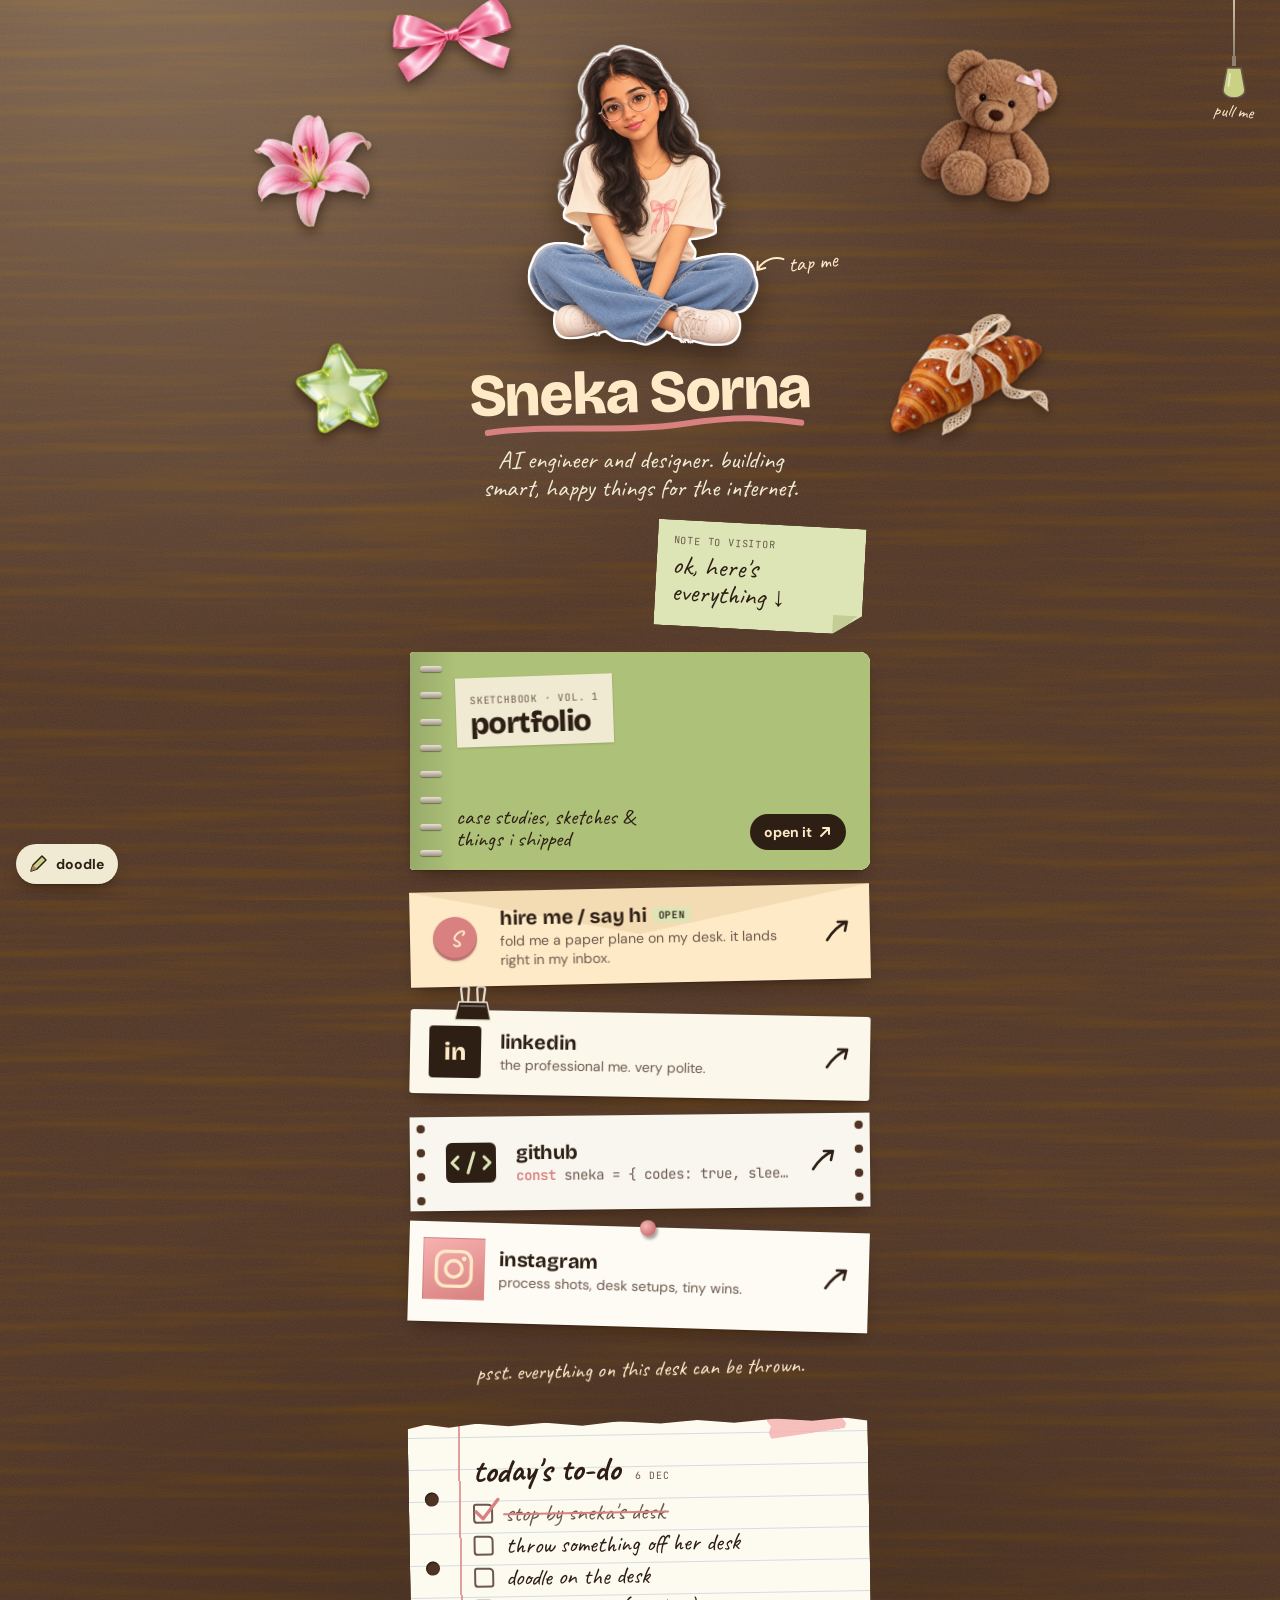
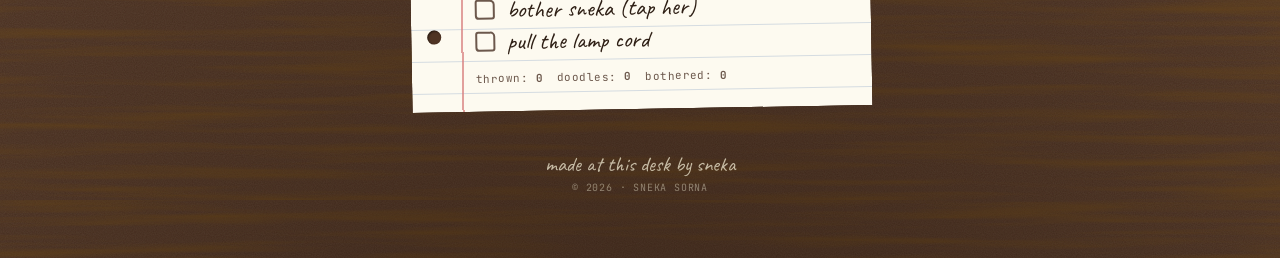
==== index.html @ c1eeb583 "Sneka's Portfolio" ====
<!doctype html>
<html lang="en">
<head>
  <meta charset="utf-8">
  <meta name="viewport" content="width=device-width,initial-scale=1,viewport-fit=cover">
  <title>Sneka's Desk</title>
  <meta name="description" content="Sneka Sorna: AI engineer and designer in Chennai. Portfolio, contact, LinkedIn, GitHub and more, all on one desk.">
  <meta property="og:title" content="Sneka's Desk">
  <meta property="og:description" content="Sneka Sorna: AI engineer and designer in Chennai. Portfolio, contact, LinkedIn, GitHub and more, all on one desk.">
  <meta property="og:type" content="website">
  <link rel="icon" type="image/webp" href="img/avatar-happy.webp">
  <link rel="preconnect" href="https://fonts.googleapis.com">
  <link rel="preconnect" href="https://fonts.gstatic.com" crossorigin>
  <link rel="stylesheet" href="https://fonts.googleapis.com/css2?family=Bricolage+Grotesque:opsz,wght@12..96,700;12..96,800&family=Caveat:wght@500;700&family=DM+Sans:opsz,wght@9..40,400;9..40,500;9..40,700&family=JetBrains+Mono:wght@400;600&display=swap">
  <link rel="stylesheet" href="style.css">
</head>
<body>

<div id="desk">
  <div id="play" aria-hidden="true"></div>

  <main id="col">
    <header class="hero" id="hero">
      <div class="sheet me">
        <button class="avatar" id="avatar" type="button" aria-label="Tap Sneka's avatar to hear a thought">
          <img id="avImg" src="img/avatar-happy.webp" alt="Illustrated Sneka sitting cross-legged, smiling" width="640" height="764" draggable="false">
        </button>
      </div>
      <p class="tapme" id="tapme" aria-hidden="true">
        <svg viewBox="0 0 34 24"><path d="M32 6 C24 2, 12 4, 5 14 M5 14 l1 -8 M5 14 l8 -1" stroke="currentColor" stroke-width="2" fill="none" stroke-linecap="round"/></svg>tap me
      </p>
      <div class="thought" id="thought" role="status" aria-live="polite"></div>
      <div class="burst" id="burst" aria-hidden="true"></div>

      <h1 class="name">Sneka Sorna
        <svg class="ul" viewBox="0 0 400 18" preserveAspectRatio="none" aria-hidden="true"><path d="M4 12 C80 4, 170 16, 250 8 S 360 6, 396 10" stroke="#d88180" stroke-width="6" fill="none" stroke-linecap="round"/></svg>
      </h1>
      <p class="bio">AI engineer and designer. building smart, happy things for the internet.</p>
    </header>

    <div class="sticky" aria-hidden="true"><small>note to visitor</small>ok, here's everything ↓</div>

    <nav class="links" id="links" aria-label="Links">
      <a class="paper book" href="portfolio/index.html" style="--i:0">
        <div class="book-in">
          <div class="page" aria-hidden="true">
            <h4>selected work</h4>
            <div class="thumb"><img src="portfolio/img/projects/transcriber-final.webp" alt="" loading="lazy"><span>transcriber</span></div>
            <div class="thumb"><img src="portfolio/img/projects/shehealth-final.webp" alt="" loading="lazy"><span>shehealth</span></div>
          </div>
          <div class="cover">
            <div class="lbl"><span>sketchbook · vol. 1</span><b>portfolio</b></div>
            <div class="row">
              <span class="note">case studies, sketches &amp; things i shipped</span>
              <span class="pill">open it
                <svg width="14" height="14" viewBox="0 0 14 14" aria-hidden="true"><path d="M3 11 L11 3 M5 3 h6 v6" stroke="currentColor" stroke-width="2" fill="none" stroke-linecap="round" stroke-linejoin="round"/></svg>
              </span>
            </div>
          </div>
          <div class="rings" aria-hidden="true"><i></i><i></i><i></i><i></i><i></i><i></i><i></i><i></i></div>
        </div>
      </a>

      <a class="paper env" href="portfolio/index.html#contact" style="--r:-1.2deg; --i:1">
        <div class="vis"><span class="seal" aria-hidden="true">S</span></div>
        <div class="t">
          <h3><span class="hl">hire me / say hi</span><span class="tag">open</span></h3>
          <p>fold me a paper plane on my desk. it lands right in my inbox.</p>
        </div>
        <svg class="go" viewBox="0 0 34 34" aria-hidden="true"><path d="M7 26 C12 18, 18 12, 27 8 M27 8 l-9 0 M27 8 l-2 9" stroke="currentColor" stroke-width="2.6" fill="none" stroke-linecap="round" stroke-linejoin="round"/></svg>
      </a>

      <a class="paper card" href="https://www.linkedin.com/in/snekasornaps" target="_blank" rel="noopener" style="--r:1deg; --i:2">
        <svg class="clip" viewBox="0 0 44 38" aria-hidden="true"><path d="M12 21 L10 5 Q10 2.5 12.5 2.5 H15.5 Q18 2.5 17.8 5 L17 21 M27 21 L26.2 5 Q26 2.5 28.5 2.5 H31.5 Q34 2.5 34 5 L32 21" stroke="#e4ddd3" stroke-width="2.2" fill="none" stroke-linecap="round" stroke-linejoin="round"/><path d="M4 36 L8 18 h28 l4 18 z" fill="#2e1f15" stroke="#f0ead2" stroke-width="1.4" stroke-linejoin="round"/><path d="M10 22 h24" stroke="#fff" stroke-opacity=".28" stroke-width="2" stroke-linecap="round"/></svg>
        <div class="vis">in</div>
        <div class="t"><h3><span class="hl">linkedin</span></h3><p>the professional me. very polite.</p></div>
        <svg class="go" viewBox="0 0 34 34" aria-hidden="true"><path d="M7 26 C12 18, 18 12, 27 8 M27 8 l-9 0 M27 8 l-2 9" stroke="currentColor" stroke-width="2.6" fill="none" stroke-linecap="round" stroke-linejoin="round"/></svg>
      </a>

      <a class="paper strip" href="https://github.com/sneka-06" target="_blank" rel="noopener" style="--r:-.6deg; --i:3">
        <div class="vis"><svg viewBox="0 0 62 62" aria-hidden="true"><rect x="6" y="10" width="50" height="40" rx="6" fill="#2e1f15"/><path d="M18 24 l-6 6 l6 6 M44 24 l6 6 l-6 6 M34 20 l-6 20" stroke="#dde5b6" stroke-width="3" fill="none" stroke-linecap="round" stroke-linejoin="round"/></svg></div>
        <div class="t"><h3><span class="hl">github</span></h3><p class="code"><b>const</b> sneka = { codes: true, sleeps: "sometimes" }<span class="caret"></span></p></div>
        <svg class="go" viewBox="0 0 34 34" aria-hidden="true"><path d="M7 26 C12 18, 18 12, 27 8 M27 8 l-9 0 M27 8 l-2 9" stroke="currentColor" stroke-width="2.6" fill="none" stroke-linecap="round" stroke-linejoin="round"/></svg>
      </a>

      <a class="paper pola" href="https://www.instagram.com/__.snekaa.__" target="_blank" rel="noopener" style="--r:1.6deg; --i:4">
        <span class="pin" aria-hidden="true"></span>
        <div class="vis"><svg viewBox="0 0 62 62" aria-hidden="true"><rect x="13" y="13" width="36" height="36" rx="10" stroke="#feeac7" stroke-width="3.5" fill="none"/><circle cx="31" cy="31" r="8.5" stroke="#feeac7" stroke-width="3.5" fill="none"/><circle cx="41.5" cy="20.5" r="2.4" fill="#feeac7"/></svg></div>
        <div class="t"><h3><span class="hl">instagram</span></h3><p>process shots, desk setups, tiny wins.</p></div>
        <svg class="go" viewBox="0 0 34 34" aria-hidden="true"><path d="M7 26 C12 18, 18 12, 27 8 M27 8 l-9 0 M27 8 l-2 9" stroke="currentColor" stroke-width="2.6" fill="none" stroke-linecap="round" stroke-linejoin="round"/></svg>
      </a>

      <!-- hidden until the Dribbble profile is live: remove "hidden" to bring the card back -->
      <a class="paper idx" hidden href="https://dribbble.com/snekasornaps" target="_blank" rel="noopener" style="--r:-1deg; --i:5">
        <div class="vis"><svg viewBox="0 0 62 62" aria-hidden="true"><circle cx="31" cy="31" r="21" fill="#f7b1b0" stroke="#2e1f15" stroke-width="2.5"/><path d="M14 22 C26 26, 40 24, 49 18 M12 36 C26 30, 40 34, 46 46 M22 12 C30 22, 38 36, 38 51" stroke="#2e1f15" stroke-width="2.2" fill="none"/></svg></div>
        <div class="t"><h3><span class="hl">dribbble</span><span class="tag">wip</span></h3><p>ui shots and little experiments.</p></div>
        <svg class="go" viewBox="0 0 34 34" aria-hidden="true"><path d="M7 26 C12 18, 18 12, 27 8 M27 8 l-9 0 M27 8 l-2 9" stroke="currentColor" stroke-width="2.6" fill="none" stroke-linecap="round" stroke-linejoin="round"/></svg>
      </a>
    </nav>

    <p class="hint">psst. everything on this desk can be thrown.</p>

    <section class="todo" id="todo" aria-label="Visitor to-do list">
      <span class="tape" aria-hidden="true"></span>
      <div class="holes" aria-hidden="true"><i></i><i></i><i></i></div>
      <h2>today's to-do <small id="date"></small></h2>
      <ul>
        <li data-k="visit" class="done"><span class="box"><svg viewBox="0 0 30 30"><path d="M5 16 L12 23 L27 4" stroke="#d88180" stroke-width="3.4" fill="none" stroke-linecap="round" stroke-linejoin="round"/></svg></span><span class="lbl">stop by sneka's desk</span></li>
        <li data-k="throw"><span class="box"><svg viewBox="0 0 30 30"><path d="M5 16 L12 23 L27 4" stroke="#d88180" stroke-width="3.4" fill="none" stroke-linecap="round" stroke-linejoin="round"/></svg></span><span class="lbl">throw something off her desk</span></li>
        <li data-k="doodle"><span class="box"><svg viewBox="0 0 30 30"><path d="M5 16 L12 23 L27 4" stroke="#d88180" stroke-width="3.4" fill="none" stroke-linecap="round" stroke-linejoin="round"/></svg></span><span class="lbl">doodle on the desk</span></li>
        <li data-k="avatar"><span class="box"><svg viewBox="0 0 30 30"><path d="M5 16 L12 23 L27 4" stroke="#d88180" stroke-width="3.4" fill="none" stroke-linecap="round" stroke-linejoin="round"/></svg></span><span class="lbl">bother sneka (tap her)</span></li>
        <li data-k="lamp"><span class="box"><svg viewBox="0 0 30 30"><path d="M5 16 L12 23 L27 4" stroke="#d88180" stroke-width="3.4" fill="none" stroke-linecap="round" stroke-linejoin="round"/></svg></span><span class="lbl">pull the lamp cord</span></li>
      </ul>
      <p class="tally"><span>thrown: <b id="cThrow">0</b></span><span>doodles: <b id="cDoodle">0</b></span><span>bothered: <b id="cAvatar">0</b></span></p>
      <div class="stamp" id="stamp" aria-hidden="true">certified<br>desk menace<small id="stampDate"></small></div>
    </section>

    <footer id="foot">made at this desk by sneka<span>© 2026 · sneka sorna</span></footer>
  </main>
</div>

<canvas id="ink" aria-hidden="true"></canvas>
<div id="night" aria-hidden="true"></div>

<div class="lamp" id="lamp">
  <span class="cord"></span>
  <button type="button" id="lampBtn" aria-label="Pull the lamp cord to switch day and night" aria-pressed="false">
    <svg viewBox="0 0 30 42" aria-hidden="true"><rect x="13" y="0" width="4" height="10" fill="#8f8170"/><path d="M8 12 h14 l4 22 a11 8 0 0 1 -22 0 z" fill="#cad182" stroke="#6c584c" stroke-width="1.5"/><path d="M11 18 l-1.5 12" stroke="#fff" stroke-opacity=".5" stroke-width="2" stroke-linecap="round"/></svg>
  </button>
  <span class="lbl">pull me</span>
</div>

<button class="tool" id="doodleBtn" type="button" aria-pressed="false">
  <svg viewBox="0 0 20 20" aria-hidden="true"><path d="M3 17 l2 -6 l9 -9 l4 4 l-9 9 z" fill="#cad182" stroke="#2e1f15" stroke-width="1.5" stroke-linejoin="round"/><path d="M3 17 l2 -6 l4 4 z" fill="#a98467"/></svg>
  <span id="doodleLbl">doodle</span>
</button>

<div class="toast" id="toast" role="status" aria-live="polite"></div>

<script>
(() => {
  const $ = s => document.querySelector(s);
  const reduce = matchMedia('(prefers-reduced-motion: reduce)').matches;
  const rand = (a, b) => a + Math.random() * (b - a);

  /* ---------- toast ---------- */
  const toastEl = $('#toast'); let toastT;
  const toast = msg => { toastEl.textContent = msg; toastEl.classList.add('show'); clearTimeout(toastT); toastT = setTimeout(() => toastEl.classList.remove('show'), 2200); };

  /* ---------- to-do ---------- */
  const counts = { throw: 0, doodle: 0, avatar: 0 };
  const done = new Set(['visit']);
  const d = new Date();
  $('#date').textContent = d.toLocaleDateString('en-GB', { day: 'numeric', month: 'short' });
  $('#stampDate').textContent = d.toLocaleDateString('en-GB', { day: '2-digit', month: '2-digit', year: 'numeric' });
  function tick(k) {
    if (counts[k] !== undefined) { counts[k]++; const el = $('#c' + k[0].toUpperCase() + k.slice(1)); if (el) el.textContent = counts[k]; }
    if (done.has(k)) return;
    done.add(k);
    const li = document.querySelector(`.todo li[data-k="${k}"]`); if (li) li.classList.add('done');
    if (done.size === 5) setTimeout(() => { $('#stamp').classList.add('on'); toast('all done. you are officially a desk menace.'); navigator.vibrate?.([10, 40, 20]); }, 650);
  }

  /* ---------- avatar ---------- */
  const faces = ['wow', 'think', 'happy', 'happy', 'wow', 'happy', 'think', 'happy'];
  ['happy', 'think', 'wow'].forEach(k => { const i = new Image(); i.src = `img/avatar-${k}.webp`; });
  const lines = ['Hey, you! Yes, you. 👀', 'Wait… I have an idea!', "Let's make something cool today.", 'Tiny steps, big dreams. ✨', 'Oops, I did it again!', 'Currently running on coffee ☕', 'What if we tried something different?', 'Stay a little curious, okay? 💛'];
  let li = 0, thoughtT;
  const avatar = $('#avatar'), thought = $('#thought'), burst = $('#burst');
  // the bubble lives on the desk's top layer so thrown objects can never cover it
  $('#desk').appendChild(thought);
  function placeThought() {
    const ar = avatar.getBoundingClientRect(), dr = $('#desk').getBoundingClientRect(), w = thought.offsetWidth;
    const small = innerWidth < 900;
    const h = thought.offsetHeight;
    // keep clear of the face: beside the head on wide screens, above the head on phones
    const x = small ? Math.min(dr.width - w - 10, ar.left - dr.left + ar.width / 2 + 6) : ar.right - dr.left - 24;
    const y = small ? Math.max(6, ar.top - dr.top - h - 14) : ar.top - dr.top - 18;
    thought.style.left = Math.max(10, x) + 'px'; thought.style.top = y + 'px';
  }
  addEventListener('resize', () => { if (thought.classList.contains('show')) placeThought(); });
  const doodles = [
    c => `<path d="M0 -9 L2.6 -2.6 L9 0 L2.6 2.6 L0 9 L-2.6 2.6 L-9 0 L-2.6 -2.6 Z" fill="none" stroke="${c}" stroke-width="2" stroke-linejoin="round"/>`,
    c => `<path d="M0 7 C-10 0, -7 -9, 0 -4 C7 -9, 10 0, 0 7 Z" fill="${c}"/>`,
    c => `<path d="M0 0 c3 -2 5 2 2 5 c-4 3 -9 -2 -6 -7 c4 -6 13 -3 12 4" fill="none" stroke="${c}" stroke-width="2" stroke-linecap="round"/>`,
    c => `<path d="M-4 6 h8 M-3 9 h6 M-5 3 C-10 -2, -6 -10, 0 -10 C6 -10, 10 -2, 5 3 Z" fill="none" stroke="${c}" stroke-width="2" stroke-linecap="round" stroke-linejoin="round"/>`,
    c => `<path d="M-8 0 h16 M0 -8 v16" stroke="${c}" stroke-width="2.4" stroke-linecap="round"/>`
  ];
  const cols = ['#d88180', '#feeac7', '#dde5b6', '#f7b1b0', '#cad182'];
  avatar.addEventListener('click', () => {
    const n = li++ % lines.length;
    thought.textContent = lines[n]; $('#avImg').src = `img/avatar-${faces[n]}.webp`;
    placeThought(); thought.classList.add('show'); clearTimeout(thoughtT); thoughtT = setTimeout(() => { thought.classList.remove('show'); $('#avImg').src = 'img/avatar-happy.webp'; }, 2800);
    $('#tapme').classList.add('gone');
    tick('avatar'); navigator.vibrate?.(8);
    if (reduce) return;
    avatar.animate([{ transform: 'scale(1,1)' }, { transform: 'scale(1.07,.9) translateY(6px)' }, { transform: 'scale(.96,1.06) translateY(-4px)' }, { transform: 'scale(1,1)' }], { duration: 480, easing: 'cubic-bezier(.3,.7,.4,1)' });
    for (let i = 0; i < 9; i++) {
      const s = document.createElementNS('http://www.w3.org/2000/svg', 'svg');
      s.setAttribute('width', 1); s.setAttribute('height', 1);
      s.innerHTML = doodles[i % doodles.length](cols[(i + li) % cols.length]);
      burst.appendChild(s);
      const ang = rand(-Math.PI * .95, -Math.PI * .05), dist = rand(80, 150), sc = rand(1, 1.8);
      s.animate([
        { transform: `translate(0,0) scale(.3) rotate(0deg)`, opacity: 1 },
        { transform: `translate(${Math.cos(ang) * dist}px, ${Math.sin(ang) * dist}px) scale(${sc}) rotate(${rand(-200, 200)}deg)`, opacity: 1, offset: .65 },
        { transform: `translate(${Math.cos(ang) * dist * 1.1}px, ${Math.sin(ang) * dist + 40}px) scale(${sc * .8}) rotate(${rand(-260, 260)}deg)`, opacity: 0 }
      ], { duration: rand(800, 1100), delay: i * 22, easing: 'cubic-bezier(.2,.8,.3,1)', fill: 'both' }).onfinish = () => s.remove();
    }
  });

  /* ---------- desk objects (custom physics) ---------- */
  const SVG = {
    croissant: `<img src="img/croissant.webp" alt="" draggable="false">`,
    bow: `<img src="img/bow.webp" alt="" draggable="false">`,
    star: `<img src="img/star.webp" alt="" draggable="false">`,
    lily: `<img src="img/lily.webp" alt="" draggable="false">`,
    teddy: `<img src="img/teddy.webp" alt="" draggable="false">`
  };
  // fr = friction per frame (lower = heavier), b = bounce.
  // d / m = [x, y, rotation]: the object's centre, measured from the avatar's centre in avatar-widths (desktop / phone).
  const OBJ = [
    { id: 'teddy', w: 130, h: 148, fr: .9, b: .35, say: 'my desk buddy 🧸', d: [1.4, -.28, 6], m: [-.66, -.14, -6] },
    { id: 'croissant', w: 160, h: 113, fr: .92, b: .4, say: 'fancy croissant, fancy day 🥐', d: [1.3, .72, -8], m: [.62, .3, -8] },
    { id: 'lily', w: 120, h: 111, fr: .95, b: .5, say: 'lilies make everything prettier', d: [-1.3, -.1, -10], m: [.66, -.2, -10] },
    { id: 'bow', w: 120, h: 71, fr: .96, b: .6, say: "everything's better with a bow 🎀", d: [-.75, -.62, -8], m: [-.58, -.84, -8] },
    { id: 'star', w: 90, h: 91, fr: .95, b: .7, say: "you're doing great ⭐", d: [-1.2, .78, 12], m: [.22, -.88, 12] }
  ];

  const desk = $('#desk'), play = $('#play'), avatarEl = $('#avatar');
  let W = 0, H = 0, mobile = false, sc = 1, z = 31, raf = 0, last = 0;
  const S = OBJ.map(o => {
    const el = document.createElement('div');
    el.className = 'obj';
    el.innerHTML = SVG[o.id] + `<span class="say">${o.say}</span>`;
    play.appendChild(el);
    return { o, el, w: o.w, h: o.h, x: 0, y: 0, a: 0, vx: 0, vy: 0, va: 0, s: 1, moved: false, drag: false, boop: 0 };
  });

  function home(st) {
    const ar = avatarEl.getBoundingClientRect(), dr = desk.getBoundingClientRect();
    const A = ar.width, cx = ar.left - dr.left + A / 2, cy = ar.top - dr.top + ar.height / 2;
    const [fx, fy, r] = mobile ? st.o.m : st.o.d;
    st.a = r; st.x = cx + fx * A - st.w / 2; st.y = cy + fy * A - st.h / 2;
  }
  const clamp = st => {
    st.x = Math.min(W - st.w * .55, Math.max(-st.w * .45, st.x));
    st.y = Math.min(H - st.h * .6, Math.max(0, st.y));
  };
  const paint = st => { st.el.style.transform = `translate3d(${st.x}px,${st.y}px,0) rotate(${st.a}deg) scale(${st.s})`; };

  function layout() {
    W = desk.offsetWidth; H = desk.offsetHeight;
    mobile = W < 900; sc = !mobile ? 1 : W < 600 ? .55 : .72;
    S.forEach(st => {
      st.w = st.o.w * sc; st.h = st.o.h * sc;
      st.el.style.width = st.w + 'px'; st.el.style.height = st.h + 'px';
      if (!st.moved) home(st);
      clamp(st); paint(st);
    });
  }
  $('#avImg').addEventListener('load', layout);

  function step(t) {
    const k = Math.min(2.5, (t - (last || t - 16.7)) / 16.7); last = t;
    let busy = false;
    S.forEach(st => {
      const target = st.drag ? 1.08 : 1 + st.boop;
      st.s += (target - st.s) * Math.min(1, .3 * k);
      st.boop *= Math.pow(.8, k);
      if (Math.abs(target - st.s) > .002 || st.boop > .002) busy = true;
      if (st.drag) { busy = true; paint(st); return; }
      const o = st.o;
      st.x += st.vx * k; st.y += st.vy * k; st.a += st.va * k;
      const f = Math.pow(o.fr, k);
      st.vx *= f; st.vy *= f; st.va *= Math.pow(.9, k);
      const minX = -st.w * .45, maxX = W - st.w * .55, maxY = H - st.h * .6;
      if (st.x < minX) { st.x = minX; st.vx = Math.abs(st.vx) * o.b; st.va += st.vy * .3; }
      if (st.x > maxX) { st.x = maxX; st.vx = -Math.abs(st.vx) * o.b; st.va -= st.vy * .3; }
      if (st.y < 0) { st.y = 0; st.vy = Math.abs(st.vy) * o.b; st.va -= st.vx * .3; }
      if (st.y > maxY) { st.y = maxY; st.vy = -Math.abs(st.vy) * o.b; st.va += st.vx * .3; }
      if (Math.abs(st.vx) > .05 || Math.abs(st.vy) > .05 || Math.abs(st.va) > .05) busy = true;
      paint(st);
    });
    raf = busy ? requestAnimationFrame(step) : 0;
    if (!busy) last = 0;
  }
  const kick = () => { if (!raf) raf = requestAnimationFrame(step); };

  S.forEach(st => {
    const el = st.el; let pid = -1, ox = 0, oy = 0, sx = 0, sy = 0, t0 = 0, moved = 0, hist = [], sayT;
    const pos = e => { const r = desk.getBoundingClientRect(); return { x: e.clientX - r.left, y: e.clientY - r.top, t: e.timeStamp }; };
    const talk = () => { el.classList.add('talk'); clearTimeout(sayT); sayT = setTimeout(() => el.classList.remove('talk'), 1700); };
    el.addEventListener('pointerdown', e => {
      if (pid !== -1) return;
      e.preventDefault(); pid = e.pointerId; el.setPointerCapture(pid);
      const p = pos(e); ox = p.x - st.x; oy = p.y - st.y; sx = p.x; sy = p.y; t0 = e.timeStamp; moved = 0; hist = [p];
      st.drag = true; st.vx = st.vy = 0; el.style.zIndex = ++z; el.classList.add('drag'); kick();
    });
    el.addEventListener('pointermove', e => {
      if (e.pointerId !== pid) return;
      const p = pos(e); moved = Math.max(moved, Math.hypot(p.x - sx, p.y - sy));
      const nx = p.x - ox, ny = p.y - oy;
      st.a += Math.max(-1.6, Math.min(1.6, (nx - st.x) * .14));
      st.x = nx; st.y = ny; clamp(st);
      hist.push(p); while (hist.length > 2 && p.t - hist[0].t > 90) hist.shift();
    });
    const up = e => {
      if (e.pointerId !== pid) return;
      pid = -1; st.drag = false; el.classList.remove('drag');
      if (moved < 6 && e.timeStamp - t0 < 350) {
        st.boop = .18; st.va = (Math.random() < .5 ? -1 : 1) * 7; talk();
      } else {
        const a = hist[0], b = hist[hist.length - 1], dt = Math.max(16, b.t - a.t), cap = v => Math.max(-40, Math.min(40, v));
        st.vx = cap((b.x - a.x) / dt * 16.7); st.vy = cap((b.y - a.y) / dt * 16.7); st.va = st.vx * .25;
        st.moved = true;
        if (Math.hypot(st.vx, st.vy) > 4) { tick('throw'); navigator.vibrate?.(6); if (st.o.id === 'teddy') { el.querySelector('.say').textContent = 'hey! be nice to teddy!'; talk(); setTimeout(() => el.querySelector('.say').textContent = st.o.say, 1800); } }
      }
      kick();
    };
    el.addEventListener('pointerup', up); el.addEventListener('pointercancel', up);
  });

  new ResizeObserver(layout).observe(desk);
  layout();
  document.fonts?.ready.then(layout);
  if (!reduce) S.forEach((st, i) => st.el.animate([{ opacity: 0, translate: '0 -24px' }, { opacity: 1, translate: '0 0' }], { duration: 500, delay: 380 + i * 60, easing: 'cubic-bezier(.22,1.45,.42,1)', fill: 'backwards' }));

  /* ---------- cursor trail (sparkles by day, fireflies by night) + marker doodles ---------- */
  const cv = $('#ink'), ctx = cv.getContext('2d');
  const dpr = Math.min(2, devicePixelRatio || 1);
  const size = () => { cv.width = Math.round(innerWidth * dpr); cv.height = Math.round(innerHeight * dpr); };
  size(); addEventListener('resize', size);
  const strokes = [], bits = []; let cur = null, prev = null, inkRaf = 0, doodleMode = false;
  const P = (e) => ({ x: e.clientX + scrollX, y: e.clientY + scrollY, t: performance.now() });
  const isNight = () => document.body.classList.contains('night');
  const SPARK = ['#cdb9e6', '#f1c86b', '#f7b1b0', '#fffaf0', '#dde5b6'];
  function spawn(x, y, burst) {
    const night = isNight(), now = performance.now();
    const n = burst ? (night ? 5 : 7) : (night ? 1 : (Math.random() < .5 ? 1 : 2));
    for (let i = 0; i < n; i++) {
      if (night) bits.push({ k: 'fly', x: x + rand(-6, 6), y: y + rand(-6, 6), born: now, life: rand(1500, 2400), r: rand(1.6, 3), vx: rand(-.25, .25) * (burst ? 3 : 1), vy: rand(-.6, -.2) * (burst ? 2 : 1), ph: rand(0, 6.3) });
      else bits.push({ k: 'spark', x: x + rand(-8, 8), y: y + rand(-8, 8), born: now, life: rand(850, 1250), s: rand(4, burst ? 11 : 8.5), c: SPARK[(Math.random() * SPARK.length) | 0], vx: rand(-.3, .3) * (burst ? 4 : 1), vy: rand(-.1, .35) + (burst ? rand(-1.2, .4) : 0), rot: rand(0, .8), ph: rand(0, 6.3) });
    }
    if (bits.length > 140) bits.splice(0, bits.length - 140);
  }
  function star4(x, y, sz) {
    ctx.beginPath(); ctx.moveTo(x, y - sz);
    ctx.quadraticCurveTo(x, y, x + sz, y); ctx.quadraticCurveTo(x, y, x, y + sz);
    ctx.quadraticCurveTo(x, y, x - sz, y); ctx.quadraticCurveTo(x, y, x, y - sz); ctx.fill();
  }
  function drawInk() {
    const now = performance.now();
    ctx.setTransform(dpr, 0, 0, dpr, 0, 0); ctx.clearRect(0, 0, innerWidth, innerHeight);
    ctx.lineCap = 'round'; ctx.lineJoin = 'round';
    const night = isNight();
    // marker doodles
    for (let i = strokes.length - 1; i >= 0; i--) {
      const st = strokes[i], life = 4200, pts = st.pts;
      while (pts.length && now - pts[0].t > life && st !== cur) pts.shift();
      if (!pts.length) { if (st !== cur) strokes.splice(i, 1); continue; }
      ctx.strokeStyle = night ? '#cad182' : '#d88180'; ctx.lineWidth = 5;
      for (let j = 1; j < pts.length; j++) {
        const a = pts[j - 1], b = pts[j], age = (now - b.t) / life;
        ctx.globalAlpha = Math.max(0, 1 - age * age) * .9;
        ctx.beginPath(); ctx.moveTo(a.x - scrollX, a.y - scrollY); ctx.lineTo(b.x - scrollX, b.y - scrollY); ctx.stroke();
      }
    }
    // sparkles + fireflies
    for (let i = bits.length - 1; i >= 0; i--) {
      const q = bits[i], t = (now - q.born) / q.life;
      if (t >= 1) { bits.splice(i, 1); continue; }
      q.x += q.vx; q.y += q.vy;
      const sx = q.x - scrollX, sy = q.y - scrollY;
      if (q.k === 'spark') {
        q.vy += .012; q.vx *= .98;
        const grow = Math.sin(Math.PI * Math.min(1, t * 1.15)) ** .6;
        ctx.globalAlpha = (1 - t * t) * (.7 + .3 * Math.sin(now / 45 + q.ph));
        ctx.fillStyle = q.c; ctx.shadowColor = q.c; ctx.shadowBlur = 6;
        ctx.save(); ctx.translate(sx, sy); ctx.rotate(q.rot); star4(0, 0, q.s * grow); ctx.restore();
      } else {
        q.x += Math.sin(now / 260 + q.ph) * .3;
        const fade = Math.min(1, t * 5) * (1 - t);
        const blink = .5 + .5 * Math.sin(now / 170 + q.ph);
        ctx.shadowBlur = 0;
        const g = ctx.createRadialGradient(sx, sy, 0, sx, sy, q.r * 6);
        g.addColorStop(0, 'rgba(246,226,122,.55)'); g.addColorStop(1, 'rgba(246,226,122,0)');
        ctx.globalAlpha = fade * (.35 + .65 * blink); ctx.fillStyle = g;
        ctx.beginPath(); ctx.arc(sx, sy, q.r * 6, 0, Math.PI * 2); ctx.fill();
        ctx.fillStyle = '#fff6c2'; ctx.beginPath(); ctx.arc(sx, sy, q.r, 0, Math.PI * 2); ctx.fill();
      }
    }
    ctx.shadowBlur = 0; ctx.globalAlpha = 1;
    inkRaf = (strokes.length || bits.length) ? requestAnimationFrame(drawInk) : 0;
  }
  const kickInk = () => { if (!inkRaf) inkRaf = requestAnimationFrame(drawInk); };
  addEventListener('pointermove', e => {
    document.documentElement.style.setProperty('--lx', e.clientX + 'px');
    document.documentElement.style.setProperty('--ly', e.clientY + 'px');
    if (cur && e.pointerId === cur.pid) { const p = P(e); const l = cur.pts[cur.pts.length - 1]; cur.len += Math.hypot(p.x - l.x, p.y - l.y); cur.pts.push(p); kickInk(); return; }
    if (reduce || e.pointerType === 'touch' || S.some(s => s.drag)) return;
    const p = P(e);
    if (prev && Math.hypot(p.x - prev.x, p.y - prev.y) < (isNight() ? 26 : 14)) return;
    prev = p; spawn(p.x, p.y, false); kickInk();
  }, { passive: true });
  // phones have no cursor: a small burst where you tap
  addEventListener('pointerdown', e => {
    if (reduce || e.pointerType !== 'touch' || doodleMode) return;
    const p = P(e); spawn(p.x, p.y, true); kickInk();
  }, { passive: true });
  const blocked = t => t.closest('a, button, .obj, .paper, .sticky, .todo, .sheet, h1, p, .lamp, input');
  addEventListener('pointerdown', e => {
    const onCanvas = e.target === cv;
    if (!onCanvas && (e.pointerType === 'touch' || blocked(e.target))) return;
    if (!onCanvas && e.button !== 0) return;
    e.preventDefault();
    cur = { kind: 'marker', pts: [P(e)], len: 0, pid: e.pointerId }; strokes.push(cur); kickInk();
  });
  const endMarker = e => {
    if (!cur || e.pointerId !== cur.pid) return;
    if (cur.len > 60) tick('doodle');
    cur = null; kickInk();
  };
  addEventListener('pointerup', endMarker); addEventListener('pointercancel', endMarker);
  const dBtn = $('#doodleBtn');
  dBtn.addEventListener('click', () => {
    doodleMode = !doodleMode;
    document.body.classList.toggle('doodling', doodleMode);
    dBtn.setAttribute('aria-pressed', doodleMode);
    $('#doodleLbl').textContent = doodleMode ? 'done' : 'doodle';
    toast(doodleMode ? 'draw anywhere. ink fades in a few seconds.' : 'doodle mode off');
  });
  if (matchMedia('(hover: hover)').matches) setTimeout(() => toast('hold and drag on the desk to doodle'), 2600);

  /* ---------- lamp cord ---------- */
  const lamp = $('#lamp'), lampBtn = $('#lampBtn');
  let lp = -1, ly0 = 0, pulled = 0;
  const toggleNight = () => {
    const on = document.body.classList.toggle('night');
    lampBtn.setAttribute('aria-pressed', on);
    if (!matchMedia('(hover: hover)').matches) { document.documentElement.style.setProperty('--lx', '50vw'); document.documentElement.style.setProperty('--ly', '28vh'); }
    toast(on ? 'night shift. desk lamp on.' : 'good morning ☀️');
    tick('lamp'); navigator.vibrate?.(12);
  };
  lampBtn.addEventListener('pointerdown', e => { lp = e.pointerId; lampBtn.setPointerCapture(lp); ly0 = e.clientY; pulled = 0; lamp.classList.add('pulling'); });
  lampBtn.addEventListener('pointermove', e => {
    if (e.pointerId !== lp) return;
    pulled = Math.max(0, Math.min(70, e.clientY - ly0));
    lampBtn.style.transform = `translateY(${pulled}px)`;
  });
  const lampUp = e => {
    if (e.pointerId !== lp) return;
    lp = -1; lamp.classList.remove('pulling'); lampBtn.style.transform = '';
    if (pulled > 22) { toggleNight(); lampBtn.dataset.skip = '1'; }
  };
  lampBtn.addEventListener('pointerup', lampUp); lampBtn.addEventListener('pointercancel', lampUp);
  lampBtn.addEventListener('click', () => {
    if (lampBtn.dataset.skip) { delete lampBtn.dataset.skip; return; }
    if (!reduce) lampBtn.animate([{ transform: 'translateY(0)' }, { transform: 'translateY(34px)' }, { transform: 'translateY(-6px)' }, { transform: 'translateY(0)' }], { duration: 520, easing: 'ease-out' });
    toggleNight();
  });
})();
</script>

</body></html>
---- style.css ----
/* Base Reset & Variables */
:root {
  color-scheme: light;
  box-sizing: border-box;
  padding-top: env(safe-area-inset-top, 0px);
  padding-bottom: env(safe-area-inset-bottom, 0px);
  --walnut: #4f3424;
  --walnut-deep: #3a2518;
  --night-desk: #24170e;
  --ash: #6c584c;
  --copper: #a98467;
  --ink: #2e1f15;
  --cream: #f0ead2;
  --papaya: #feeac7;
  --tea: #dde5b6;
  --olive: #adc178;
  --sand: #cad182;
  --coral: #d88180;
  --blush: #f7b1b0;
  --f-display: "Bricolage Grotesque", "Arial Black", system-ui, sans-serif;
  --f-body: "DM Sans", system-ui, -apple-system, "Segoe UI", sans-serif;
  --f-hand: "Caveat", "Comic Sans MS", "Bradley Hand", cursive;
  --f-mono: "JetBrains Mono", ui-monospace, Menlo, Consolas, monospace;
  --paper-shadow: 0 1px 1px rgba(46, 22, 6, .28), 0 10px 18px -8px rgba(30, 14, 3, .55);
  --paper-lift: 0 2px 2px rgba(46, 22, 6, .2), 0 24px 34px -14px rgba(30, 14, 3, .6);
  --spring: cubic-bezier(.22, 1.45, .42, 1);
  --lx: 50vw;
  --ly: 20vh;
}

html {
  scroll-padding-top: env(safe-area-inset-top, 0px);
  background: var(--walnut);
  overflow-x: clip;
}

* {
  box-sizing: border-box;
}

img {
  max-width: 100%;
}

[hidden]:not([hidden=until-found i]) {
  display: none !important;
}

/* Layout: one 460px column of paper objects taped to a cocoa wood desk; desk clutter lives in the margins and can be thrown. Single visual world (desk) with its own day/night lamp, so it ignores the host theme. */
body {
  margin: 0;
  padding: 0;
  min-height: 100%;
  color: var(--ink);
  font-family: var(--f-body);
  font-size: 16px;
  background-color: var(--walnut);
  background-image:
    radial-gradient(120% 70% at 12% -5%, rgba(254, 234, 199, .30), rgba(254, 234, 199, 0) 60%),
    radial-gradient(140% 100% at 50% 120%, rgba(20, 8, 0, .45), rgba(20, 8, 0, 0) 60%),
    url("data:image/svg+xml,%3Csvg xmlns='http://www.w3.org/2000/svg' width='2600' height='900'%3E%3Cfilter id='g'%3E%3CfeTurbulence type='fractalNoise' baseFrequency='0.0035 0.085' numOctaves='4' seed='11' stitchTiles='stitch'/%3E%3CfeColorMatrix values='0 0 0 0 0.16 0 0 0 0 0.07 0 0 0 0 0.01 1.4 0 0 0 -0.62'/%3E%3C/filter%3E%3Crect width='100%25' height='100%25' filter='url(%23g)'/%3E%3C/svg%3E"),
    url("data:image/svg+xml,%3Csvg xmlns='http://www.w3.org/2000/svg' width='300' height='300'%3E%3Cfilter id='n'%3E%3CfeTurbulence type='fractalNoise' baseFrequency='0.9' numOctaves='2' seed='3'/%3E%3CfeColorMatrix values='0 0 0 0 1 0 0 0 0 0.9 0 0 0 0 0.75 0 0 0 0.09 0'/%3E%3C/filter%3E%3Crect width='100%25' height='100%25' filter='url(%23n)'/%3E%3C/svg%3E");
  background-attachment: scroll;
  overflow-x: hidden;
  transition: background-color .6s ease;
  -webkit-tap-highlight-color: transparent;
}

body.night {
  background-color: var(--night-desk);
}

a {
  color: inherit;
}

:focus-visible {
  outline: 3px solid var(--coral);
  outline-offset: 3px;
  border-radius: 6px;
}

#desk {
  position: relative;
  overflow-x: clip;
  padding-left: max(16px, env(safe-area-inset-left, 0px));
  padding-right: max(16px, env(safe-area-inset-right, 0px));
  padding-block: 28px 64px;
  min-height: 100vh;
}

#col {
  position: relative;
  z-index: 10;
  width: 100%;
  max-width: 460px;
  margin: 0 auto;
  display: flex;
  flex-direction: column;
  gap: 22px;
}

/* ---------- hero ---------- */
.hero {
  display: flex;
  flex-direction: column;
  align-items: center;
  gap: 14px;
  padding-top: 18px;
  position: relative;
}

.sheet {
  position: relative;
  width: 212px;
  padding: 14px 12px 10px;
  background: var(--cream);
  transform: rotate(-2.2deg);
  box-shadow: var(--paper-shadow);
}

.sheet::before {
  content: "";
  position: absolute;
  inset: 0;
  pointer-events: none;
  background: repeating-linear-gradient(0deg, rgba(108, 88, 76, .0) 0 21px, rgba(108, 88, 76, .08) 21px 22px);
}

.tape {
  position: absolute;
  width: 78px;
  height: 24px;
  background: rgba(221, 229, 182, .82);
  box-shadow: 0 1px 1px rgba(0, 0, 0, .08);
  clip-path: polygon(3% 0, 97% 4%, 100% 30%, 96% 55%, 100% 80%, 97% 100%, 2% 96%, 0 70%, 4% 45%, 0 20%);
}

.sheet .tape {
  top: -11px;
  left: 50%;
  transform: translateX(-50%) rotate(4deg);
}

.avatar {
  display: block;
  width: 100%;
  border: 0;
  padding: 0;
  background: none;
  cursor: pointer;
  position: relative;
  touch-action: manipulation;
}

.avatar svg {
  display: block;
  width: 100%;
  height: auto;
}

.sheet.me {
  width: min(250px, 62vw);
  padding: 0;
  background: none;
  box-shadow: none;
  transform: none;
}

.sheet.me::before {
  display: none;
}

.avatar img {
  display: block;
  width: 100%;
  height: auto;
  -webkit-user-drag: none;
  user-select: none;
  filter: drop-shadow(2px 0 0 #fff) drop-shadow(-2px 0 0 #fff) drop-shadow(0 2px 0 #fff) drop-shadow(0 -2px 0 #fff) drop-shadow(0 14px 14px rgba(25, 10, 0, .45));
}

.sheet-cap {
  display: flex;
  justify-content: space-between;
  font-family: var(--f-mono);
  font-size: 10px;
  letter-spacing: .06em;
  color: var(--ash);
  text-transform: uppercase;
  margin-top: 4px;
}

.tapme {
  position: absolute;
  left: calc(50% + 112px);
  top: 200px;
  font-family: var(--f-hand);
  font-size: 22px;
  color: var(--papaya);
  transform: rotate(-6deg);
  display: flex;
  align-items: center;
  gap: 2px;
  pointer-events: none;
  transition: opacity .4s;
}

.tapme svg {
  width: 34px;
  height: 24px;
}

.tapme.gone {
  opacity: 0;
}

.eye {
  transform-box: fill-box;
  transform-origin: center;
  animation: blink 5s infinite;
}

@keyframes blink {
  0%, 92%, 100% {
    transform: scaleY(1);
  }
  95% {
    transform: scaleY(.1);
  }
}

.thought {
  position: absolute;
  left: 0;
  top: 0;
  width: 190px;
  padding: 12px 16px 14px;
  font-family: var(--f-hand);
  font-size: 22px;
  line-height: 1.05;
  color: var(--ink);
  background: var(--papaya);
  border-radius: 46% 54% 50% 50% / 55% 45% 55% 45%;
  box-shadow: var(--paper-shadow);
  z-index: 2147483000;
  pointer-events: none;
  opacity: 0;
  transform: translateY(8px) scale(.9) rotate(3deg);
  transition: opacity .25s, transform .35s var(--spring);
}

.thought.show {
  opacity: 1;
  transform: translateY(0) scale(1) rotate(3deg);
}

.thought::before,
.thought::after {
  content: "";
  position: absolute;
  background: var(--papaya);
  border-radius: 50%;
  box-shadow: var(--paper-shadow);
}

.thought::before {
  width: 16px;
  height: 16px;
  left: 2px;
  bottom: -14px;
}

.thought::after {
  width: 9px;
  height: 9px;
  left: -8px;
  bottom: -26px;
}

.burst {
  position: absolute;
  left: 50%;
  top: 46%;
  width: 0;
  height: 0;
  pointer-events: none;
  z-index: 21;
}

.burst svg {
  position: absolute;
  left: 0;
  top: 0;
  overflow: visible;
}

.name {
  margin: 6px 0 0;
  font-family: var(--f-display);
  font-weight: 800;
  font-size: clamp(42px, 11vw, 60px);
  line-height: .95;
  letter-spacing: -.02em;
  color: var(--papaya);
  text-align: center;
  transform: rotate(-1.5deg);
  text-wrap: balance;
  position: relative;
}

.name .ul {
  position: absolute;
  left: 4%;
  right: 2%;
  bottom: -14px;
  height: 18px;
  width: 94%;
}

.name .ul path {
  stroke-dasharray: 520;
  stroke-dashoffset: 520;
  animation: draw .9s .5s cubic-bezier(.6, .1, .3, 1) forwards;
}

@keyframes draw {
  to {
    stroke-dashoffset: 0;
  }
}

.bio {
  margin: 12px 0 0;
  font-family: var(--f-hand);
  font-size: 25px;
  line-height: 1.1;
  color: var(--cream);
  text-align: center;
  max-width: 30ch;
  text-wrap: balance;
}

.sticky {
  align-self: flex-end;
  margin-right: 6px;
  width: 208px;
  padding: 16px 16px 20px;
  background: var(--tea);
  font-family: var(--f-hand);
  font-size: 27px;
  line-height: 1;
  color: var(--ink);
  transform: rotate(3deg);
  box-shadow: 0 1px 1px rgba(46, 22, 6, .2), 0 12px 14px -10px rgba(30, 14, 3, .6);
  position: relative;
  clip-path: polygon(0 0, 100% 0, 100% 82%, 86% 100%, 0 100%);
}

.sticky::after {
  content: "";
  position: absolute;
  right: 0;
  bottom: 0;
  width: 14%;
  height: 18%;
  background: linear-gradient(135deg, #c3cd95 50%, transparent 50%);
}

.sticky small {
  display: block;
  font-family: var(--f-mono);
  font-size: 10px;
  letter-spacing: .08em;
  text-transform: uppercase;
  color: var(--ash);
  margin-bottom: 6px;
}

/* ---------- paper links ---------- */
.links {
  display: flex;
  flex-direction: column;
  gap: 18px;
}

.paper {
  position: relative;
  display: grid;
  grid-template-columns: 62px 1fr 34px;
  align-items: center;
  gap: 14px;
  min-height: 84px;
  padding: 16px 16px 16px 14px;
  text-decoration: none;
  color: var(--ink);
  transform: rotate(var(--r, 0deg));
  box-shadow: var(--paper-shadow);
  transition: transform .45s var(--spring), box-shadow .3s;
  animation: drop .55s var(--spring) both;
  animation-delay: calc(var(--i, 0) * 70ms + 150ms);
}

@keyframes drop {
  from {
    opacity: 0;
    transform: translateY(-18px) rotate(calc(var(--r, 0deg) * 3)) scale(1.03);
  }
}

.paper:hover,
.paper:focus-visible {
  transform: translateY(-4px) rotate(0deg);
  box-shadow: var(--paper-lift);
}

.paper:active {
  transform: translateY(-1px) scale(.985);
}

.paper .t {
  min-width: 0;
}

.paper h3 {
  margin: 0;
  font-family: var(--f-display);
  font-weight: 700;
  font-size: 20px;
  letter-spacing: -.01em;
  line-height: 1.1;
}

.paper p {
  margin: 3px 0 0;
  font-size: 14px;
  line-height: 1.35;
  color: var(--ash);
}

.paper .tag {
  display: inline-block;
  margin-left: 6px;
  font-family: var(--f-mono);
  font-size: 10px;
  font-weight: 600;
  letter-spacing: .06em;
  text-transform: uppercase;
  padding: 2px 6px;
  border-radius: 3px;
  background: var(--tea);
  color: var(--ink);
  vertical-align: 3px;
}

.go {
  width: 34px;
  height: 34px;
  color: var(--ink);
  transition: transform .35s var(--spring);
}

.paper:hover .go,
.paper:focus-visible .go {
  transform: translate(4px, -2px) rotate(-6deg);
  color: var(--coral);
}

.vis {
  width: 62px;
  height: 62px;
  display: grid;
  place-items: center;
}

.vis svg {
  width: 100%;
  height: 100%;
}

.hl {
  background: linear-gradient(transparent 58%, var(--tea) 58%, var(--tea) 92%, transparent 92%) no-repeat 0 0 / 0% 100%;
  transition: background-size .5s ease;
}

.paper:hover .hl,
.paper:focus-visible .hl {
  background-size: 100% 100%;
}

/* sketchbook (portfolio) */
.book {
  display: block;
  padding: 0;
  min-height: 0;
  background: none;
  box-shadow: none;
  perspective: 1100px;
  cursor: pointer;
}

.book:hover,
.book:focus-visible {
  box-shadow: none;
}

.book-in {
  position: relative;
  height: 218px;
  background: var(--cream);
  border-radius: 4px 10px 10px 4px;
  box-shadow: var(--paper-shadow);
  overflow: hidden;
}

.book:hover .book-in,
.book:focus-visible .book-in {
  box-shadow: var(--paper-lift);
}

.page {
  position: absolute;
  inset: 0;
  padding: 22px 22px 18px 40px;
  display: grid;
  grid-template-columns: 1fr 1fr;
  grid-template-rows: auto 1fr;
  gap: 10px 12px;
  background: radial-gradient(rgba(108, 88, 76, .18) 1px, transparent 1.4px) 0 0/14px 14px, var(--cream);
}

.page h4 {
  grid-column: 1/-1;
  margin: 0;
  font-family: var(--f-hand);
  font-size: 26px;
  font-weight: 700;
  color: var(--ink);
}

.thumb {
  border: 1.5px dashed var(--copper);
  border-radius: 6px;
  display: grid;
  place-items: center;
  font-family: var(--f-mono);
  font-size: 10px;
  letter-spacing: .06em;
  text-transform: uppercase;
  color: var(--ash);
  background: rgba(247, 177, 176, .25);
}

.thumb:nth-child(3) {
  background: rgba(221, 229, 182, .5);
}

.thumb {
  position: relative;
  overflow: hidden;
  min-height: 0;
}

.thumb img {
  position: absolute;
  inset: 0;
  width: 100%;
  height: 100%;
  object-fit: cover;
  object-position: top left;
}

.thumb span {
  position: absolute;
  left: 6px;
  bottom: 6px;
  padding: 2px 6px;
  border-radius: 4px;
  background: var(--cream);
  color: var(--ink);
}

.cover {
  position: absolute;
  inset: 0;
  transform-origin: left center;
  transform-style: preserve-3d;
  transition: transform .7s var(--spring);
  z-index: 2;
  background: linear-gradient(90deg, rgba(0, 0, 0, .12), transparent 10%), var(--olive);
  border-radius: 4px 10px 10px 4px;
  padding: 24px 24px 20px 46px;
  display: flex;
  flex-direction: column;
  justify-content: space-between;
}

.book:hover .cover,
.book:focus-visible .cover {
  transform: rotateY(-62deg);
}

.cover .lbl {
  align-self: flex-start;
  background: var(--cream);
  padding: 10px 14px 8px;
  transform: rotate(-2deg);
  box-shadow: 0 1px 2px rgba(0, 0, 0, .15);
}

.cover .lbl b {
  display: block;
  font-family: var(--f-display);
  font-size: 30px;
  line-height: 1;
  font-weight: 800;
  letter-spacing: -.02em;
  color: var(--ink);
}

.cover .lbl span {
  font-family: var(--f-mono);
  font-size: 10px;
  letter-spacing: .08em;
  text-transform: uppercase;
  color: var(--ash);
}

.cover .row {
  display: flex;
  justify-content: space-between;
  align-items: flex-end;
  gap: 12px;
}

.cover .note {
  font-family: var(--f-hand);
  font-size: 22px;
  line-height: 1;
  color: var(--ink);
  max-width: 20ch;
}

.pill {
  display: inline-flex;
  align-items: center;
  gap: 6px;
  padding: 9px 14px;
  background: var(--ink);
  color: var(--papaya);
  border-radius: 999px;
  font-family: var(--f-body);
  font-weight: 700;
  font-size: 14px;
  white-space: nowrap;
  transition: background .25s;
}

.book:hover .pill {
  background: var(--coral);
  color: var(--ink);
}

.rings {
  position: absolute;
  left: 10px;
  top: 14px;
  bottom: 14px;
  width: 18px;
  z-index: 3;
  display: flex;
  flex-direction: column;
  justify-content: space-between;
  pointer-events: none;
}

.rings i {
  display: block;
  height: 6px;
  width: 22px;
  border-radius: 6px;
  background: linear-gradient(#e9e2d4, #9d9285);
  box-shadow: 0 1px 1px rgba(0, 0, 0, .35);
}

/* envelope */
.env {
  background: var(--papaya);
  overflow: visible;
}

.env::before {
  content: "";
  position: absolute;
  left: 0;
  right: 0;
  top: 0;
  height: 46px;
  background: #f3dcb4;
  clip-path: polygon(0 0, 100% 0, 50% 100%);
  transform-origin: top;
  transition: transform .45s var(--spring);
  z-index: 1;
}

.env:hover::before,
.env:focus-within::before {
  transform: rotateX(180deg) translateY(2px);
}

.env > * {
  position: relative;
  z-index: 2;
}

.seal {
  width: 44px;
  height: 44px;
  border-radius: 50%;
  background: var(--coral);
  display: grid;
  place-items: center;
  color: var(--papaya);
  font-family: var(--f-hand);
  font-weight: 700;
  font-size: 22px;
  box-shadow: inset 0 -3px 0 rgba(0, 0, 0, .12), 0 1px 2px rgba(0, 0, 0, .2);
}

.mail {
  font-family: var(--f-mono);
  font-size: 13px;
  color: var(--ink);
  user-select: all;
  word-break: break-all;
}

.copy {
  margin-left: 6px;
  font: 600 11px var(--f-mono);
  letter-spacing: .04em;
  text-transform: uppercase;
  border: 1.5px solid var(--ink);
  background: transparent;
  color: var(--ink);
  border-radius: 4px;
  padding: 2px 6px;
  cursor: pointer;
}

.copy:hover {
  background: var(--ink);
  color: var(--papaya);
}

/* business card + clip */
.card {
  background: #fbf7ea;
  border-radius: 3px;
  margin-top: 12px;
}

.card .clip {
  position: absolute;
  top: -26px;
  left: 40px;
  width: 44px;
  height: 38px;
  z-index: 3;
  transition: none;
}

.card:hover,
.card:focus-visible {
  transform: translateY(-8px) rotate(0);
}

.card .vis {
  background: var(--ink);
  color: var(--papaya);
  border-radius: 4px;
  font-family: var(--f-display);
  font-weight: 800;
  font-size: 24px;
  width: 52px;
  height: 52px;
  justify-self: center;
}

/* printer strip */
.strip {
  background: #f8f6ef;
  padding-left: 30px;
  padding-right: 30px;
  grid-template-columns: 62px 1fr 34px;
  background-image: radial-gradient(circle at 11px 12px, var(--walnut) 4px, transparent 4.6px), radial-gradient(circle at calc(100% - 11px) 12px, var(--walnut) 4px, transparent 4.6px);
  background-size: 100% 24px;
  background-repeat: repeat-y;
}

body.night .strip {
  background-image: radial-gradient(circle at 11px 12px, var(--night-desk) 4px, transparent 4.6px), radial-gradient(circle at calc(100% - 11px) 12px, var(--night-desk) 4px, transparent 4.6px);
}

.code {
  font-family: var(--f-mono);
  font-size: 12px;
  line-height: 1.5;
  color: var(--ash);
  white-space: nowrap;
  overflow: hidden;
  text-overflow: ellipsis;
}

.code b {
  color: var(--coral);
  font-weight: 600;
}

.caret {
  display: inline-block;
  width: 7px;
  height: 13px;
  background: var(--ink);
  vertical-align: -2px;
  animation: caret 1s steps(1) infinite;
}

@keyframes caret {
  50% {
    opacity: 0;
  }
}

/* polaroid */
.pola {
  background: #fdfbf4;
  padding-bottom: 22px;
  transform-origin: 50% 0;
}

/* keep "drop" in the list: replacing it would replay the intro (and hide the card) when the cursor leaves */
.pola:hover,
.pola:focus-visible {
  animation: drop .55s var(--spring) both, swing 1.1s ease-in-out;
  animation-delay: calc(var(--i, 0) * 70ms + 150ms), 0s;
  transform: rotate(0deg);
}

@keyframes swing {
  0% {
    transform: rotate(var(--r));
  }
  25% {
    transform: rotate(4deg);
  }
  50% {
    transform: rotate(-3deg);
  }
  75% {
    transform: rotate(1.5deg);
  }
  100% {
    transform: rotate(0);
  }
}

.pola .vis {
  width: 62px;
  height: 62px;
  background: linear-gradient(160deg, var(--blush), var(--coral));
  border: 1px solid rgba(0, 0, 0, .06);
}

.pin {
  position: absolute;
  top: -7px;
  left: 50%;
  width: 16px;
  height: 16px;
  border-radius: 50%;
  background: radial-gradient(circle at 35% 35%, #f4b8b7, var(--coral) 55%, #a65251);
  box-shadow: 2px 3px 3px rgba(0, 0, 0, .35);
  z-index: 3;
}

/* index card */
.idx {
  background: #fdfcf6;
  background-image: linear-gradient(var(--coral), var(--coral)), repeating-linear-gradient(180deg, transparent 0 23px, rgba(120, 150, 190, .32) 23px 24px);
  background-size: 100% 2px, 100% 100%;
  background-position: 0 22px, 0 0;
  background-repeat: no-repeat, repeat;
}

/* ---------- to-do notebook page ---------- */
.todo {
  position: relative;
  margin-top: 16px;
  background: #fdfaf0;
  padding: 30px 22px 26px 64px;
  transform: rotate(-1deg);
  box-shadow: var(--paper-shadow);
  background-image: linear-gradient(90deg, transparent 50px, rgba(216, 129, 128, .75) 50px, rgba(216, 129, 128, .75) 52px, transparent 52px),
    repeating-linear-gradient(180deg, transparent 0 31px, rgba(120, 150, 190, .3) 31px 32px);
  background-position: 0 0, 0 14px;
  clip-path: polygon(0 1.5%, 4% 0, 9% 1.2%, 15% 0, 22% 1%, 30% 0, 38% 1.3%, 46% 0, 55% 1%, 63% 0, 71% 1.2%, 80% 0, 88% 1%, 95% 0, 100% 1.2%, 100% 100%, 0 100%);
}

.todo .tape {
  top: -8px;
  right: 22px;
  transform: rotate(-8deg);
  background: rgba(247, 177, 176, .8);
}

.holes {
  position: absolute;
  left: 16px;
  top: 40px;
  bottom: 40px;
  display: flex;
  flex-direction: column;
  justify-content: space-around;
}

.holes i {
  width: 14px;
  height: 14px;
  border-radius: 50%;
  background: var(--walnut);
  box-shadow: inset 1px 1px 2px rgba(0, 0, 0, .5);
}

body.night .holes i {
  background: var(--night-desk);
}

.todo h2 {
  margin: 0 0 10px;
  font-family: var(--f-hand);
  font-size: 34px;
  font-weight: 700;
  line-height: 1;
  color: var(--ink);
}

.todo h2 small {
  font-family: var(--f-mono);
  font-size: 10px;
  font-weight: 400;
  letter-spacing: .08em;
  text-transform: uppercase;
  color: var(--ash);
  margin-left: 8px;
}

.todo ul {
  list-style: none;
  margin: 0;
  padding: 0;
}

.todo li {
  position: relative;
  display: flex;
  align-items: center;
  gap: 12px;
  min-height: 32px;
  font-family: var(--f-hand);
  font-size: 24px;
  line-height: 1;
  color: var(--ink);
}

.box {
  position: relative;
  flex: none;
  width: 20px;
  height: 20px;
  border: 2px solid var(--ash);
  border-radius: 3px 5px 3px 4px;
}

.box svg {
  position: absolute;
  left: -4px;
  top: -10px;
  width: 30px;
  height: 30px;
  overflow: visible;
}

.box path {
  stroke-dasharray: 60;
  stroke-dashoffset: 60;
  transition: stroke-dashoffset .45s ease;
}

.todo li.done .box path {
  stroke-dashoffset: 0;
}

.todo li .lbl {
  position: relative;
}

.todo li .lbl::after {
  content: "";
  position: absolute;
  left: -2px;
  right: -4px;
  top: 52%;
  height: 2px;
  background: var(--coral);
  transform: scaleX(0);
  transform-origin: left;
  transition: transform .4s .25s ease;
  border-radius: 2px;
}

.todo li.done .lbl {
  color: var(--ash);
}

.todo li.done .lbl::after {
  transform: scaleX(1);
}

.tally {
  margin: 14px 0 0;
  font-family: var(--f-mono);
  font-size: 11px;
  letter-spacing: .04em;
  color: var(--ash);
  display: flex;
  flex-wrap: wrap;
  gap: 4px 14px;
  font-variant-numeric: tabular-nums;
}

.stamp {
  position: absolute;
  right: 14px;
  bottom: 34px;
  padding: 8px 12px 6px;
  border: 3px solid var(--coral);
  border-radius: 6px;
  color: var(--coral);
  font-family: var(--f-display);
  font-weight: 800;
  font-size: 17px;
  line-height: 1;
  letter-spacing: .04em;
  text-transform: uppercase;
  text-align: center;
  transform: rotate(-14deg) scale(2.4);
  opacity: 0;
  pointer-events: none;
  mix-blend-mode: multiply;
}

.stamp small {
  display: block;
  font-family: var(--f-mono);
  font-size: 9px;
  font-weight: 600;
  letter-spacing: .1em;
  margin-top: 3px;
}

.stamp.on {
  animation: stamp .42s cubic-bezier(.5, 0, .6, 1.4) forwards;
}

@keyframes stamp {
  60% {
    opacity: 1;
    transform: rotate(-14deg) scale(.92);
  }
  100% {
    opacity: .88;
    transform: rotate(-14deg) scale(1);
  }
}

.hint {
  margin: 6px 0 0;
  text-align: center;
  font-family: var(--f-hand);
  font-size: 22px;
  color: var(--papaya);
  transform: rotate(-1.5deg);
}

footer {
  margin-top: 20px;
  text-align: center;
  font-family: var(--f-hand);
  font-size: 21px;
  color: rgba(240, 234, 210, .75);
}

footer span {
  display: block;
  font-family: var(--f-mono);
  font-size: 10px;
  letter-spacing: .08em;
  text-transform: uppercase;
  color: rgba(240, 234, 210, .45);
  margin-top: 4px;
}

/* ---------- throwable desk objects ---------- */
#play {
  position: absolute;
  inset: 0;
  z-index: 30;
  pointer-events: none;
  overflow: hidden;
}

.obj {
  position: absolute;
  left: 0;
  top: 0;
  pointer-events: auto;
  cursor: grab;
  touch-action: none;
  user-select: none;
  -webkit-user-select: none;
  will-change: transform;
  filter: drop-shadow(0 6px 6px rgba(25, 10, 0, .38)) drop-shadow(0 1px 1px rgba(25, 10, 0, .3));
  transition: filter .2s;
}

.obj svg,
.obj img {
  display: block;
  width: 100%;
  height: 100%;
  pointer-events: none;
  -webkit-user-drag: none;
  user-select: none;
}

.obj.drag {
  cursor: grabbing;
  filter: drop-shadow(0 22px 18px rgba(25, 10, 0, .42)) drop-shadow(0 2px 2px rgba(25, 10, 0, .25));
}

.obj .say {
  position: absolute;
  left: 50%;
  bottom: 100%;
  transform: translate(-50%, -6px) rotate(-3deg);
  white-space: nowrap;
  font-family: var(--f-hand);
  font-size: 20px;
  color: var(--ink);
  background: var(--papaya);
  padding: 3px 10px 4px;
  border-radius: 4px;
  box-shadow: var(--paper-shadow);
  opacity: 0;
  transition: opacity .2s;
  pointer-events: none;
}

.obj.talk .say {
  opacity: 1;
}

.obj.hidden {
  display: none;
}

/* ---------- doodles, lamp, night ---------- */
#ink {
  position: fixed;
  inset: 0;
  width: 100vw;
  height: 100vh;
  z-index: 55;
  pointer-events: none;
}

body.doodling #ink {
  pointer-events: auto;
  touch-action: none;
  cursor: crosshair;
}

#night {
  position: fixed;
  inset: 0;
  z-index: 50;
  pointer-events: none;
  opacity: 0;
  transition: opacity .7s ease;
  background: radial-gradient(circle 380px at var(--lx) var(--ly), rgba(254, 234, 199, .10), rgba(254, 234, 199, 0) 45%, rgba(12, 5, 0, .5) 75%, rgba(12, 5, 0, .66));
}

body.night #night {
  opacity: 1;
}

.lamp {
  position: fixed;
  top: 0;
  right: calc(26px + env(safe-area-inset-right, 0px));
  z-index: 60;
  display: flex;
  flex-direction: column;
  align-items: center;
  touch-action: none;
  user-select: none;
}

.lamp .cord {
  width: 2px;
  height: calc(58px + env(safe-area-inset-top, 0px));
  background: linear-gradient(#cdbfa8, #8f8170);
}

.lamp button {
  width: 30px;
  height: 42px;
  margin-top: -2px;
  border: 0;
  padding: 0;
  background: none;
  cursor: grab;
  transition: transform .55s cubic-bezier(.2, 1.8, .4, 1);
}

.lamp button svg {
  width: 100%;
  height: 100%;
}

.lamp.pulling button {
  transition: none;
  cursor: grabbing;
}

.lamp .lbl {
  font-family: var(--f-hand);
  font-size: 18px;
  color: var(--papaya);
  transform: rotate(6deg);
  margin-top: 2px;
  white-space: nowrap;
}

.lamp.pulling .cord {
  height: calc(58px + env(safe-area-inset-top, 0px) + var(--pull, 0px));
}

.deskchip {
  position: fixed;
  top: calc(14px + env(safe-area-inset-top, 0px));
  left: max(16px, env(safe-area-inset-left, 0px));
  z-index: 60;
  display: inline-flex;
  align-items: center;
  gap: 8px;
  padding: 9px 14px 9px 12px;
  border-radius: 999px;
  background: var(--cream);
  color: var(--ink);
  font: 700 14px var(--f-body);
  text-decoration: none;
  box-shadow: var(--paper-shadow);
  transition: transform .3s var(--spring), background .2s;
}

.deskchip svg {
  width: 18px;
  height: 18px;
}

.deskchip:hover {
  background: var(--papaya);
  transform: translateY(-2px);
}

.tool {
  position: fixed;
  left: max(16px, env(safe-area-inset-left, 0px));
  bottom: calc(16px + env(safe-area-inset-bottom, 0px));
  z-index: 60;
  display: flex;
  align-items: center;
  gap: 8px;
  padding: 10px 14px 10px 12px;
  border: 0;
  border-radius: 999px;
  background: var(--cream);
  color: var(--ink);
  font: 700 14px var(--f-body);
  box-shadow: var(--paper-shadow);
  cursor: pointer;
}

.tool svg {
  width: 20px;
  height: 20px;
}

.tool[aria-pressed="true"] {
  background: var(--coral);
}

.toast {
  position: fixed;
  left: 50%;
  bottom: calc(20px + env(safe-area-inset-bottom, 0px));
  z-index: 70;
  transform: translate(-50%, 20px) rotate(-1deg);
  opacity: 0;
  background: var(--papaya);
  color: var(--ink);
  padding: 10px 16px 11px;
  font-family: var(--f-hand);
  font-size: 22px;
  line-height: 1;
  box-shadow: var(--paper-lift);
  transition: opacity .25s, transform .35s var(--spring);
  pointer-events: none;
  max-width: calc(100vw - 32px);
  text-align: center;
}

.toast.show {
  opacity: 1;
  transform: translate(-50%, 0) rotate(-1deg);
}

@media (max-width: 899px) {
  .hero {
    padding-top: 124px;
  }
  .tapme {
    left: auto;
    right: calc(50% + 100px);
    top: 332px;
    font-size: 19px;
    flex-direction: row-reverse;
  }
  .tapme svg {
    transform: scaleX(-1);
  }
  .thought {
    width: 150px;
    font-size: 18px;
    padding: 10px 12px 12px;
  }
  .lamp .lbl {
    display: none;
  }
}

@media (max-width: 420px) {
  .paper {
    grid-template-columns: 52px 1fr 30px;
    gap: 12px;
    padding: 14px 12px;
  }
  .vis {
    width: 52px;
    height: 52px;
  }
  .strip {
    padding-left: 26px;
    padding-right: 26px;
  }
  .page {
    padding-left: 36px;
  }
  .cover {
    padding-left: 40px;
  }
  .cover .lbl b {
    font-size: 26px;
  }
  .cover .note {
    font-size: 19px;
    max-width: 14ch;
  }
  .book-in {
    height: 228px;
  }
  .todo {
    padding-left: 58px;
    padding-right: 14px;
  }
  .todo li {
    font-size: 22px;
  }
}

@media (prefers-reduced-motion: reduce) {
  *, *::before, *::after {
    animation-duration: .01ms !important;
    animation-iteration-count: 1 !important;
    transition-duration: .01ms !important;
  }
  .name .ul path {
    stroke-dashoffset: 0;
  }
}
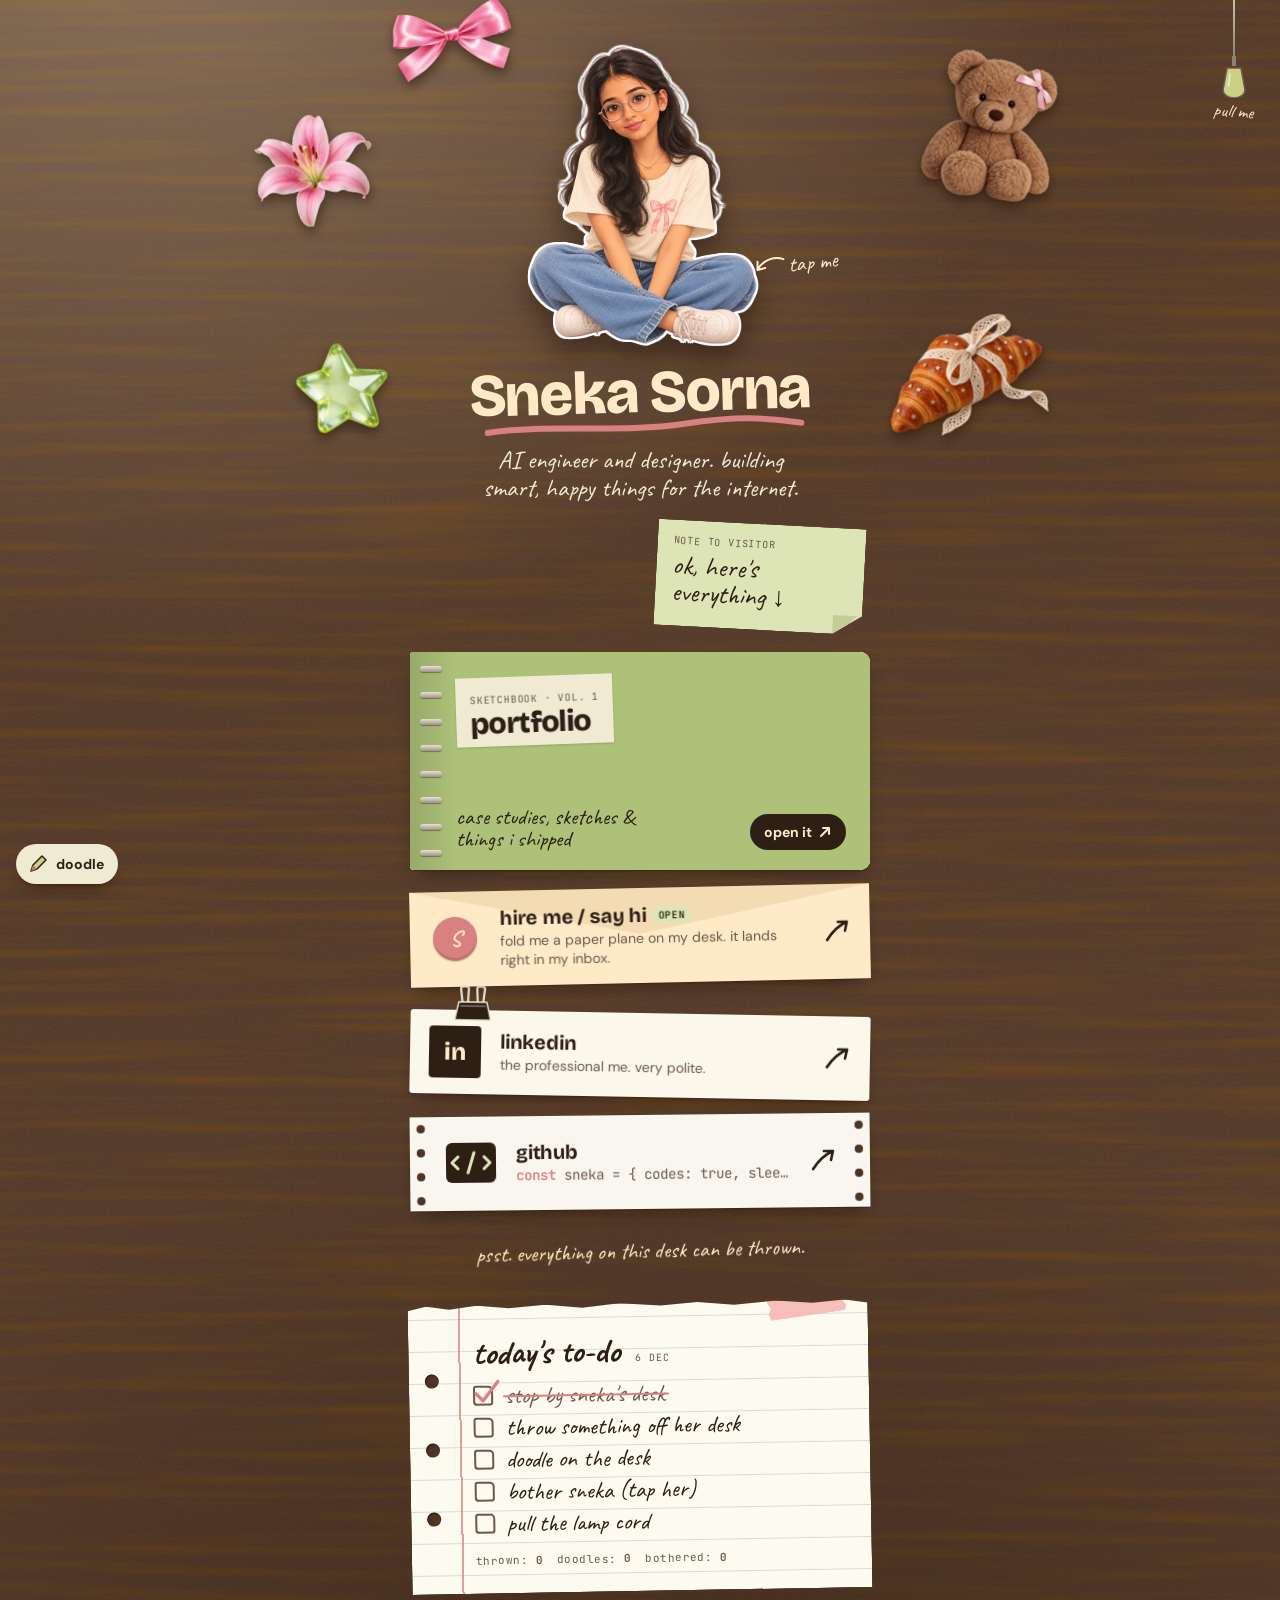
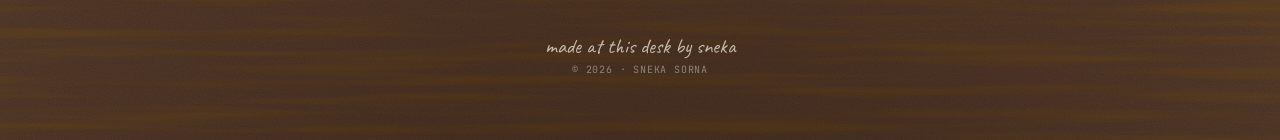
==== commit 60716b7d: "Remove Instagram link from links page" ====
--- a/index.html
+++ b/index.html
@@ -13,6 +13,7 @@
   <link rel="preconnect" href="https://fonts.gstatic.com" crossorigin>
   <link rel="stylesheet" href="https://fonts.googleapis.com/css2?family=Bricolage+Grotesque:opsz,wght@12..96,700;12..96,800&family=Caveat:wght@500;700&family=DM+Sans:opsz,wght@9..40,400;9..40,500;9..40,700&family=JetBrains+Mono:wght@400;600&display=swap">
   <link rel="stylesheet" href="style.css">
+  <script defer src="https://cdn.vercel-insights.com/v1/script.js"></script>
 </head>
 <body>
 
@@ -83,12 +84,6 @@
         <svg class="go" viewBox="0 0 34 34" aria-hidden="true"><path d="M7 26 C12 18, 18 12, 27 8 M27 8 l-9 0 M27 8 l-2 9" stroke="currentColor" stroke-width="2.6" fill="none" stroke-linecap="round" stroke-linejoin="round"/></svg>
       </a>
 
-      <a class="paper pola" href="https://www.instagram.com/__.snekaa.__" target="_blank" rel="noopener" style="--r:1.6deg; --i:4">
-        <span class="pin" aria-hidden="true"></span>
-        <div class="vis"><svg viewBox="0 0 62 62" aria-hidden="true"><rect x="13" y="13" width="36" height="36" rx="10" stroke="#feeac7" stroke-width="3.5" fill="none"/><circle cx="31" cy="31" r="8.5" stroke="#feeac7" stroke-width="3.5" fill="none"/><circle cx="41.5" cy="20.5" r="2.4" fill="#feeac7"/></svg></div>
-        <div class="t"><h3><span class="hl">instagram</span></h3><p>process shots, desk setups, tiny wins.</p></div>
-        <svg class="go" viewBox="0 0 34 34" aria-hidden="true"><path d="M7 26 C12 18, 18 12, 27 8 M27 8 l-9 0 M27 8 l-2 9" stroke="currentColor" stroke-width="2.6" fill="none" stroke-linecap="round" stroke-linejoin="round"/></svg>
-      </a>
 
       <!-- hidden until the Dribbble profile is live: remove "hidden" to bring the card back -->
       <a class="paper idx" hidden href="https://dribbble.com/snekasornaps" target="_blank" rel="noopener" style="--r:-1deg; --i:5">
